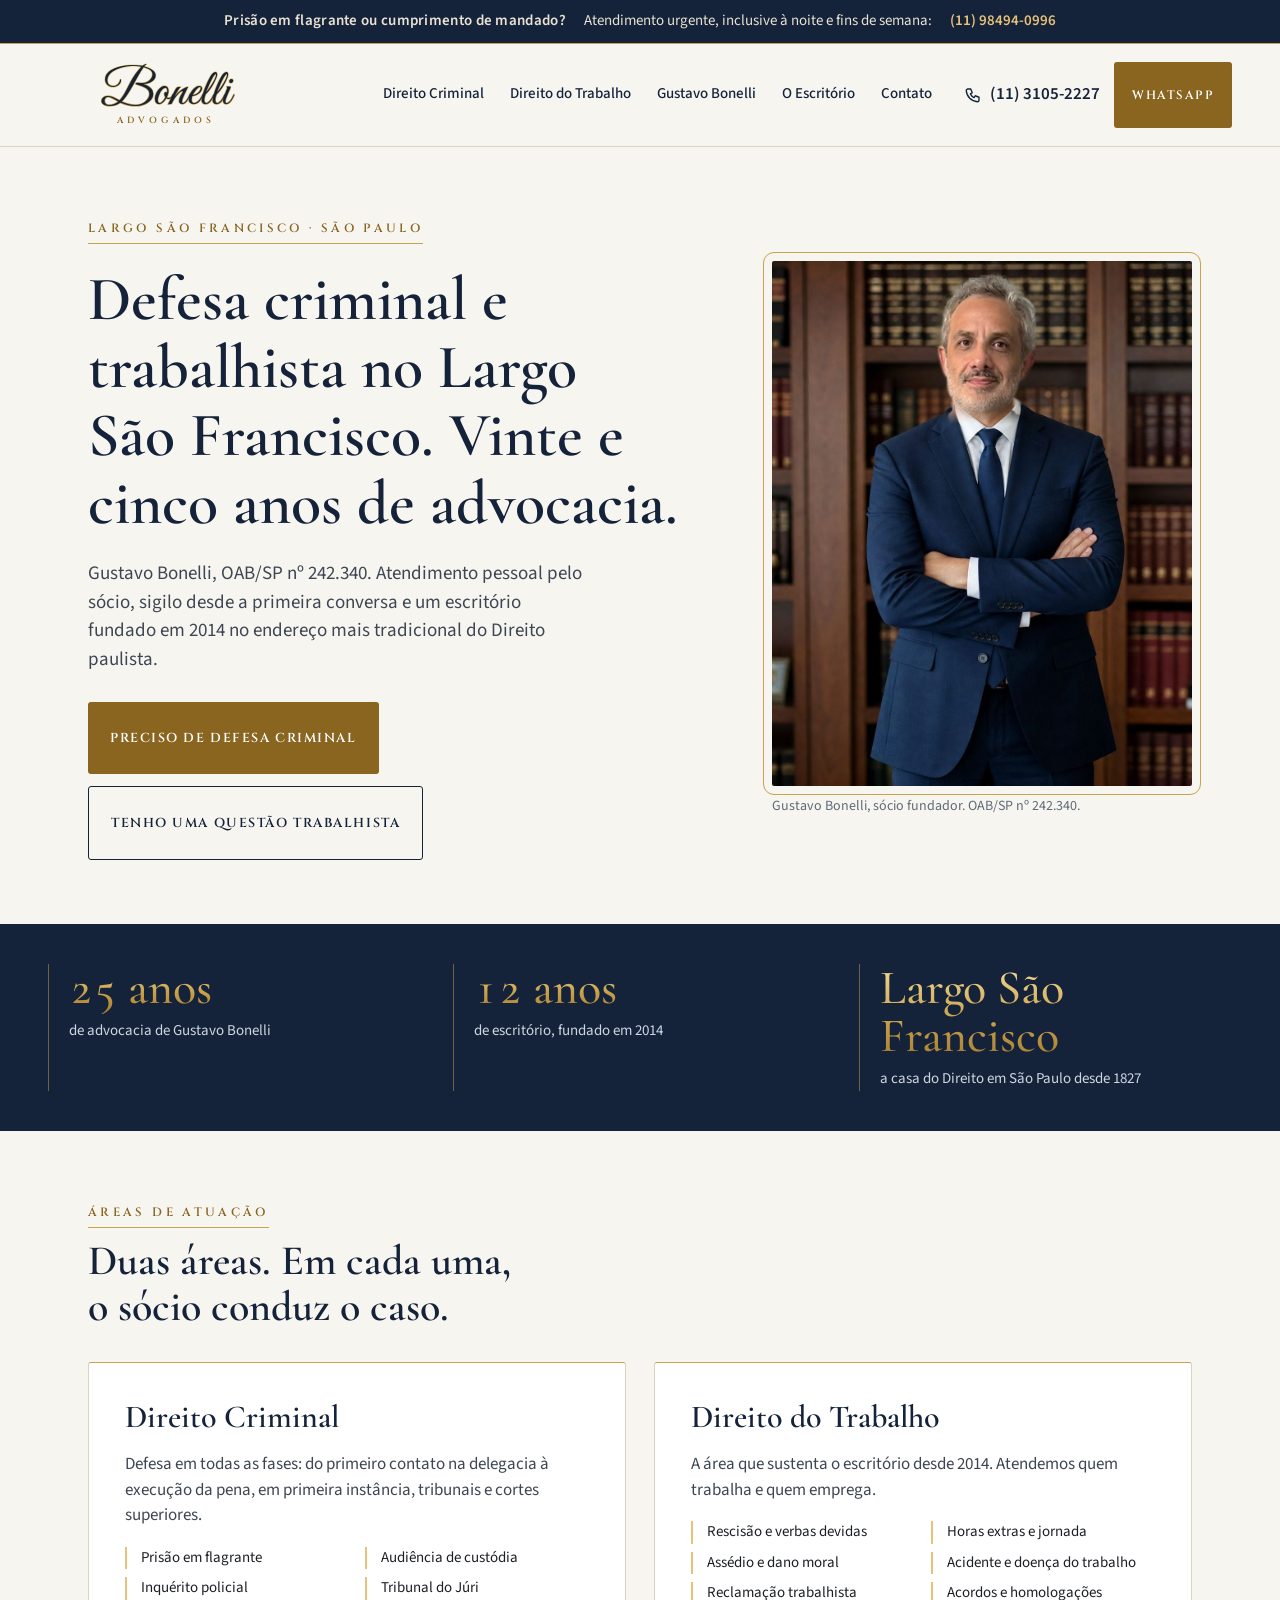
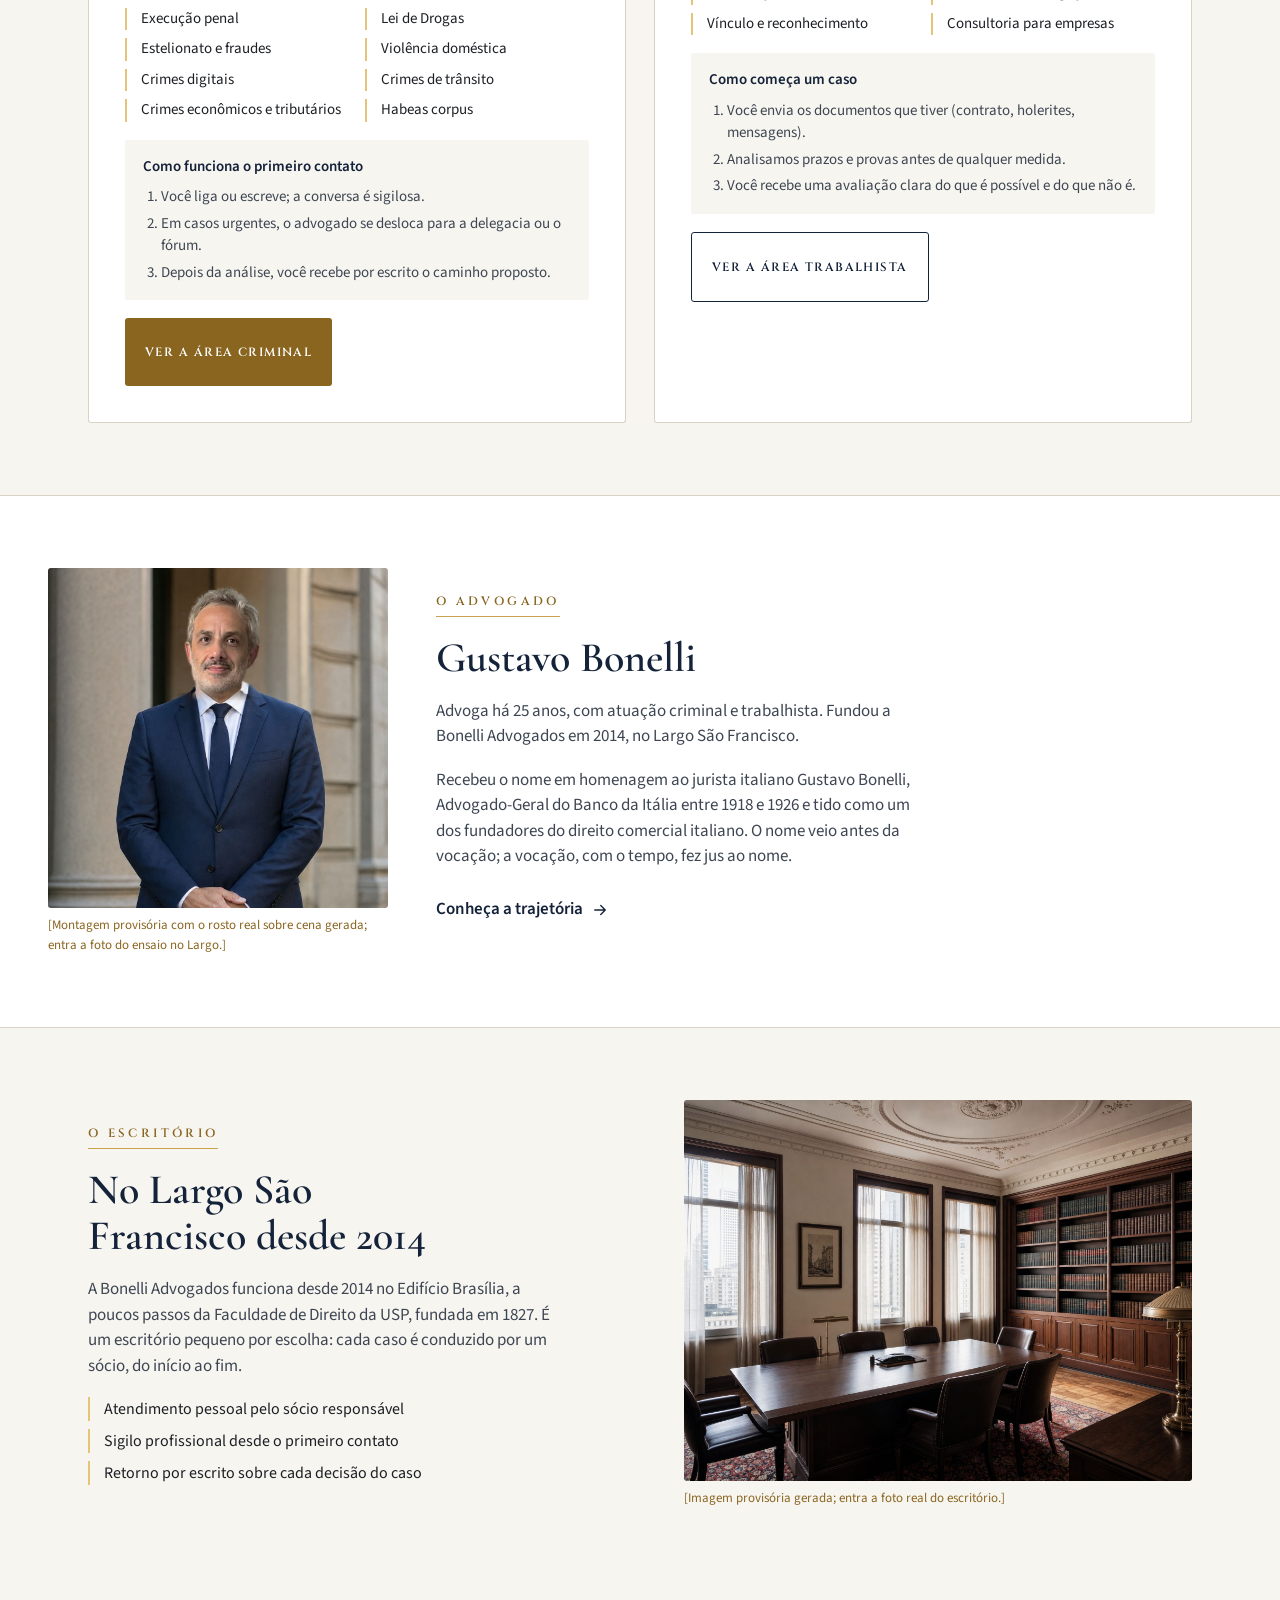
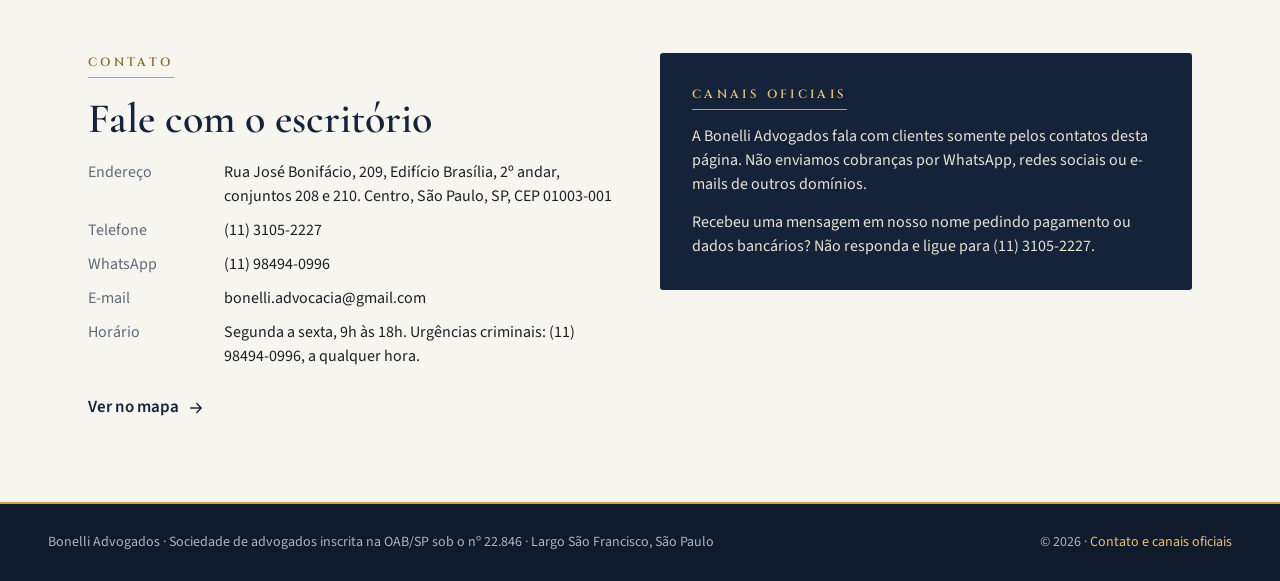
==== index.html @ 4c28cfe5 "Site Bonelli Advogados: versão de revisão" ====
<!doctype html>
<html lang="pt-BR">
<head>
<meta charset="utf-8">
<meta name="viewport" content="width=device-width, initial-scale=1">
<meta name="robots" content="noindex, nofollow">
<meta name="description" content="Bonelli Advogados: defesa criminal e direito do trabalho no Largo São Francisco, São Paulo. Atendimento pessoal pelo sócio Gustavo Bonelli.">
<title>Home Bonelli Advogados</title>

<style>
@font-face{font-family:"Cinzel";font-weight:500;src:url([data-uri]) format("woff2")}
@font-face{font-family:"Cinzel";font-weight:600;src:url([data-uri]) format("woff2")}
@font-face{font-family:"Cormorant Garamond";font-weight:500;src:url([data-uri]) format("woff2")}
@font-face{font-family:"Cormorant Garamond";font-weight:600;src:url([data-uri]) format("woff2")}
@font-face{font-family:"Cormorant Garamond";font-weight:500;font-style:italic;src:url([data-uri]) format("woff2")}
@font-face{font-family:"Great Vibes";font-weight:400;src:url([data-uri]) format("woff2")}
@font-face{font-family:"Source Sans 3";font-weight:400;src:url([data-uri]) format("woff2")}
@font-face{font-family:"Source Sans 3";font-weight:500;src:url([data-uri]) format("woff2")}
@font-face{font-family:"Source Sans 3";font-weight:600;src:url([data-uri]) format("woff2")}
</style>
<style>
body{margin:0;background:#f7f5f0;color:#1c1f24;font-family:"Source Sans 3","Helvetica Neue",Arial,sans-serif;font-size:17px;line-height:1.5}
a{color:#15233a}a:hover{color:#8a6520}
h1,h2,h3{font-family:"Cormorant Garamond",Georgia,"Times New Roman",serif;font-weight:600;margin:0;line-height:1.1}
p{margin:0}
ul{margin:0;padding:0;list-style:none}
</style>

</head>
<body>

<div style="display: flex; flex-direction: column; min-width: 0; background: #f7f5f0">

  <!-- Faixa de atendimento urgente -->
  <div style="background: #15233a; color: #e9e2d3; padding: 10px 48px; border-bottom: 1px solid #c9a24d; display: flex; flex-wrap: wrap; justify-content: center; align-items: center; gap: 8px 18px; font-size: 15px">
    <span style="font-weight: 600; letter-spacing: .02em">Prisão em flagrante ou cumprimento de mandado?</span>
    <span>Atendimento urgente, inclusive à noite e fins de semana:</span>
    <a href="contato.html" style="color: #e6c27a; font-weight: 600; text-decoration: none; font-variant-numeric: tabular-nums">(11) 98494-0996</a>
  </div>

  <!-- Topo -->
  <header style="background: #f7f5f0; border-bottom: 1px solid #d9d3c6; padding: 18px 48px; display: flex; flex-wrap: wrap; align-items: center; gap: 16px 32px">
    <a href="index.html" aria-label="Bonelli Advogados, página inicial" style="text-decoration: none; display: inline-flex; align-items: center">
      <svg role="img" aria-label="Bonelli Advogados" width="236" height="66" viewBox="0 0 236 66" style="display: block; overflow: visible">
        <defs>
          <linearGradient id="ouro" x1="0" y1="0" x2="0" y2="1"><stop offset="0" stop-color="#f3dc96"/><stop offset=".55" stop-color="#c9a24d"/><stop offset="1" stop-color="#8f6a22"/></linearGradient>
        </defs>
        <text x="118" y="42" text-anchor="middle" font-family="'Great Vibes', 'Brush Script MT', cursive" font-size="50" fill="#15233a" stroke="url(#ouro)" stroke-width="1.3" paint-order="stroke fill" stroke-linejoin="round">Bonelli</text>
        <text x="118" y="61" text-anchor="middle" font-family="Cinzel, Georgia, serif" font-weight="600" font-size="9" letter-spacing="4.2" fill="#8a6520">ADVOGADOS</text>
      </svg>
    </a>
    <nav aria-label="Principal" style="display: flex; flex-wrap: wrap; gap: 4px 26px; font-size: 15px; font-weight: 500; margin-left: auto">
      <a href="criminal.html" style="text-decoration: none">Direito Criminal</a>
      <a href="trabalhista.html" style="text-decoration: none">Direito do Trabalho</a>
      <a href="gustavo-bonelli.html" style="text-decoration: none">Gustavo Bonelli</a>
      <a href="escritorio.html" style="text-decoration: none">O Escritório</a>
      <a href="contato.html" style="text-decoration: none">Contato</a>
    </nav>
    <div style="display: flex; align-items: center; gap: 14px">
      <a href="contato.html" style="text-decoration: none; font-weight: 600; font-variant-numeric: tabular-nums; display: flex; align-items: center; gap: 8px">
        <svg aria-hidden="true" width="18" height="18" viewBox="0 0 24 24" fill="none" stroke="currentColor" stroke-width="1.8" stroke-linecap="round" stroke-linejoin="round"><path d="M5 4h4l2 5-2.5 1.5a11 11 0 0 0 5 5L15 13l5 2v4a2 2 0 0 1-2 2A16 16 0 0 1 3 6a2 2 0 0 1 2-2"/></svg>
        (11) 3105-2227
      </a>
      <a href="contato.html" style="text-decoration: none; background: #8A6520; color: #ffffff; padding: 11px 18px; border-radius: 3px; font-family: 'Cinzel', Georgia, serif; font-weight: 600; font-size: 12px; letter-spacing: .12em; text-transform: uppercase; min-height: 44px; display: inline-flex; align-items: center">WhatsApp</a>
    </div>
  </header>

  <!-- Abertura -->
  <section id="topo" style="padding: 72px 48px 64px; display: flex; flex-wrap: wrap; gap: 48px; align-items: center; max-width: 1200px; margin: 0 auto; width: 100%; box-sizing: border-box">
    <div style="flex: 1 1 520px; min-width: 0; display: flex; flex-direction: column; gap: 22px">
      <span style="font-family: 'Cinzel', Georgia, serif; font-size: 12px; letter-spacing: .28em; text-transform: uppercase; color: #8a6520; font-weight: 600; display: inline-block; width: max-content; max-width: 100%; border-bottom: 1px solid #c9a24d; padding-bottom: 6px">Largo São Francisco · São Paulo</span>
      <h1 style="font-size: 62px; color: #15233a; text-wrap: balance">Defesa criminal e trabalhista no Largo São Francisco. Vinte e cinco anos de advocacia.</h1>
      <p style="font-size: 19px; color: #3d4652; max-width: 56ch">Gustavo Bonelli, OAB/SP nº 242.340. Atendimento pessoal pelo sócio, sigilo desde a primeira conversa e um escritório fundado em 2014 no endereço mais tradicional do Direito paulista.</p>
      <div style="display: flex; flex-wrap: wrap; gap: 12px; margin-top: 6px">
        <a href="criminal.html" style="text-decoration: none; background: #8A6520; color: #ffffff; padding: 14px 22px; border-radius: 3px; font-family: 'Cinzel', Georgia, serif; font-weight: 600; font-size: 13px; letter-spacing: .12em; text-transform: uppercase; min-height: 44px; display: inline-flex; align-items: center">Preciso de defesa criminal</a>
        <a href="trabalhista.html" style="text-decoration: none; border: 1.5px solid #15233a; color: #15233a; padding: 14px 22px; border-radius: 3px; font-family: 'Cinzel', Georgia, serif; font-weight: 600; font-size: 13px; letter-spacing: .12em; text-transform: uppercase; min-height: 44px; display: inline-flex; align-items: center">Tenho uma questão trabalhista</a>
      </div>
    </div>
    <figure style="flex: 0 1 420px; min-width: 0; margin: 0; display: flex; flex-direction: column; gap: 10px">
      <img src="[data-uri]" alt="Gustavo Bonelli, sócio fundador da Bonelli Advogados" style="width: 100%; max-width: 100%; aspect-ratio: 4 / 5; object-fit: cover; object-position: center top; border-radius: 2px; display: block; outline: 1px solid #c9a24d; outline-offset: 8px">
      <figcaption style="font-size: 14px; color: #5f6b78">Gustavo Bonelli, sócio fundador. OAB/SP nº 242.340.</figcaption>
    </figure>
  </section>

  <!-- Três fatos -->
  <section aria-label="Fatos" style="background: #15233a; color: #f3eee3; padding: 40px 48px">
    <div style="max-width: 1200px; margin: 0 auto; display: grid; grid-template-columns: repeat(3, minmax(0, 1fr)); gap: 32px">
      <div style="display: flex; flex-direction: column; gap: 6px; border-left: 1px solid rgba(201,162,77,.5); padding-left: 20px; min-width: 0">
        <span style="font-family: 'Cormorant Garamond', Georgia, serif; font-size: 48px; line-height: 1; color: #e6c27a; background: linear-gradient(180deg, #f3dc96 0%, #c9a24d 55%, #a67c2e 100%); -webkit-background-clip: text; background-clip: text; -webkit-text-fill-color: transparent; padding-bottom: 2px; font-variant-numeric: tabular-nums">25 anos</span>
        <span style="font-size: 15px; color: #cdd6e2">de advocacia de Gustavo Bonelli</span>
      </div>
      <div style="display: flex; flex-direction: column; gap: 6px; border-left: 1px solid rgba(201,162,77,.5); padding-left: 20px; min-width: 0">
        <span style="font-family: 'Cormorant Garamond', Georgia, serif; font-size: 48px; line-height: 1; color: #e6c27a; background: linear-gradient(180deg, #f3dc96 0%, #c9a24d 55%, #a67c2e 100%); -webkit-background-clip: text; background-clip: text; -webkit-text-fill-color: transparent; padding-bottom: 2px; font-variant-numeric: tabular-nums">12 anos</span>
        <span style="font-size: 15px; color: #cdd6e2">de escritório, fundado em 2014</span>
      </div>
      <div style="display: flex; flex-direction: column; gap: 6px; border-left: 1px solid rgba(201,162,77,.5); padding-left: 20px; min-width: 0">
        <span style="font-family: 'Cormorant Garamond', Georgia, serif; font-size: 48px; line-height: 1; color: #e6c27a; background: linear-gradient(180deg, #f3dc96 0%, #c9a24d 55%, #a67c2e 100%); -webkit-background-clip: text; background-clip: text; -webkit-text-fill-color: transparent; padding-bottom: 2px">Largo São Francisco</span>
        <span style="font-size: 15px; color: #cdd6e2">a casa do Direito em São Paulo desde 1827</span>
      </div>
    </div>
  </section>

  <!-- Duas portas -->
  <section style="padding: 72px 48px; max-width: 1200px; margin: 0 auto; width: 100%; box-sizing: border-box; display: flex; flex-direction: column; gap: 32px">
    <div style="display: flex; flex-direction: column; gap: 10px; max-width: 64ch">
      <span style="font-family: 'Cinzel', Georgia, serif; font-size: 12px; letter-spacing: .28em; text-transform: uppercase; color: #8a6520; font-weight: 600; display: inline-block; width: max-content; max-width: 100%; border-bottom: 1px solid #c9a24d; padding-bottom: 6px">Áreas de atuação</span>
      <h2 style="font-size: 42px; color: #15233a; text-wrap: balance">Duas áreas. Em cada uma, o sócio conduz o caso.</h2>
    </div>
    <div style="display: grid; grid-template-columns: repeat(2, minmax(0, 1fr)); gap: 28px">

      <article id="criminal" style="background: #ffffff; border: 1px solid #d9d3c6; border-top: 1px solid #c9a24d; border-radius: 3px; padding: 36px; display: flex; flex-direction: column; gap: 18px; min-width: 0">
        <h3 style="font-size: 32px; color: #15233a">Direito Criminal</h3>
        <p style="color: #3d4652">Defesa em todas as fases: do primeiro contato na delegacia à execução da pena, em primeira instância, tribunais e cortes superiores.</p>
        <ul style="display: grid; grid-template-columns: repeat(2, minmax(0, 1fr)); gap: 8px 16px; font-size: 15px; color: #1c1f24">
          <li style="padding-left: 14px; border-left: 2px solid #e6c27a">Prisão em flagrante</li>
          <li style="padding-left: 14px; border-left: 2px solid #e6c27a">Audiência de custódia</li>
          <li style="padding-left: 14px; border-left: 2px solid #e6c27a">Inquérito policial</li>
          <li style="padding-left: 14px; border-left: 2px solid #e6c27a">Tribunal do Júri</li>
          <li style="padding-left: 14px; border-left: 2px solid #e6c27a">Execução penal</li>
          <li style="padding-left: 14px; border-left: 2px solid #e6c27a">Lei de Drogas</li>
          <li style="padding-left: 14px; border-left: 2px solid #e6c27a">Estelionato e fraudes</li>
          <li style="padding-left: 14px; border-left: 2px solid #e6c27a">Violência doméstica</li>
          <li style="padding-left: 14px; border-left: 2px solid #e6c27a">Crimes digitais</li>
          <li style="padding-left: 14px; border-left: 2px solid #e6c27a">Crimes de trânsito</li>
          <li style="padding-left: 14px; border-left: 2px solid #e6c27a">Crimes econômicos e tributários</li>
          <li style="padding-left: 14px; border-left: 2px solid #e6c27a">Habeas corpus</li>
        </ul>
        <div style="background: #f7f5f0; border-radius: 3px; padding: 16px 18px; display: flex; flex-direction: column; gap: 8px; font-size: 15px">
          <span style="font-weight: 600; color: #15233a">Como funciona o primeiro contato</span>
          <ol style="margin: 0; padding-left: 18px; display: flex; flex-direction: column; gap: 4px; color: #3d4652">
            <li>Você liga ou escreve; a conversa é sigilosa.</li>
            <li>Em casos urgentes, o advogado se desloca para a delegacia ou o fórum.</li>
            <li>Depois da análise, você recebe por escrito o caminho proposto.</li>
          </ol>
        </div>
        <a href="criminal.html" style="text-decoration: none; background: #8A6520; color: #ffffff; padding: 12px 20px; border-radius: 3px; font-family: 'Cinzel', Georgia, serif; font-weight: 600; font-size: 12px; letter-spacing: .12em; text-transform: uppercase; min-height: 44px; display: inline-flex; align-items: center; align-self: flex-start">Ver a área criminal</a>
      </article>

      <article id="trabalhista" style="background: #ffffff; border: 1px solid #d9d3c6; border-top: 1px solid #c9a24d; border-radius: 3px; padding: 36px; display: flex; flex-direction: column; gap: 18px; min-width: 0">
        <h3 style="font-size: 32px; color: #15233a">Direito do Trabalho</h3>
        <p style="color: #3d4652">A área que sustenta o escritório desde 2014. Atendemos quem trabalha e quem emprega.</p>
        <ul style="display: grid; grid-template-columns: repeat(2, minmax(0, 1fr)); gap: 8px 16px; font-size: 15px; color: #1c1f24">
          <li style="padding-left: 14px; border-left: 2px solid #e6c27a">Rescisão e verbas devidas</li>
          <li style="padding-left: 14px; border-left: 2px solid #e6c27a">Horas extras e jornada</li>
          <li style="padding-left: 14px; border-left: 2px solid #e6c27a">Assédio e dano moral</li>
          <li style="padding-left: 14px; border-left: 2px solid #e6c27a">Acidente e doença do trabalho</li>
          <li style="padding-left: 14px; border-left: 2px solid #e6c27a">Reclamação trabalhista</li>
          <li style="padding-left: 14px; border-left: 2px solid #e6c27a">Acordos e homologações</li>
          <li style="padding-left: 14px; border-left: 2px solid #e6c27a">Vínculo e reconhecimento</li>
          <li style="padding-left: 14px; border-left: 2px solid #e6c27a">Consultoria para empresas</li>
        </ul>
        <div style="background: #f7f5f0; border-radius: 3px; padding: 16px 18px; display: flex; flex-direction: column; gap: 8px; font-size: 15px">
          <span style="font-weight: 600; color: #15233a">Como começa um caso</span>
          <ol style="margin: 0; padding-left: 18px; display: flex; flex-direction: column; gap: 4px; color: #3d4652">
            <li>Você envia os documentos que tiver (contrato, holerites, mensagens).</li>
            <li>Analisamos prazos e provas antes de qualquer medida.</li>
            <li>Você recebe uma avaliação clara do que é possível e do que não é.</li>
          </ol>
        </div>
        <a href="trabalhista.html" style="text-decoration: none; border: 1.5px solid #15233a; color: #15233a; padding: 12px 20px; border-radius: 3px; font-family: 'Cinzel', Georgia, serif; font-weight: 600; font-size: 12px; letter-spacing: .12em; text-transform: uppercase; min-height: 44px; display: inline-flex; align-items: center; align-self: flex-start">Ver a área trabalhista</a>
      </article>
    </div>
  </section>

  <!-- Gustavo -->
  <section id="gustavo" style="background: #ffffff; border-top: 1px solid #d9d3c6; border-bottom: 1px solid #d9d3c6; padding: 72px 48px">
    <div style="max-width: 1200px; margin: 0 auto; display: flex; flex-wrap: wrap; gap: 48px; align-items: center">
      <figure style="flex: 0 1 340px; min-width: 0; margin: 0; display: flex; flex-direction: column; gap: 8px">
        <img src="[data-uri]" alt="Gustavo Bonelli diante de uma arcada de pedra (montagem provisória)" style="width: 100%; max-width: 100%; aspect-ratio: 1 / 1; object-fit: cover; border-radius: 3px; display: block">
        <figcaption style="font-size: 13px; color: #8a6520">[Montagem provisória com o rosto real sobre cena gerada; entra a foto do ensaio no Largo.]</figcaption>
      </figure>
      <div style="flex: 1 1 520px; min-width: 0; display: flex; flex-direction: column; gap: 18px">
        <span style="font-family: 'Cinzel', Georgia, serif; font-size: 12px; letter-spacing: .28em; text-transform: uppercase; color: #8a6520; font-weight: 600; display: inline-block; width: max-content; max-width: 100%; border-bottom: 1px solid #c9a24d; padding-bottom: 6px">O advogado</span>
        <h2 style="font-size: 42px; color: #15233a; text-wrap: balance">Gustavo Bonelli</h2>
        <p style="color: #3d4652; max-width: 60ch">Advoga há 25 anos, com atuação criminal e trabalhista. Fundou a Bonelli Advogados em 2014, no Largo São Francisco.</p>
        <p style="color: #3d4652; max-width: 60ch">Recebeu o nome em homenagem ao jurista italiano Gustavo Bonelli, Advogado-Geral do Banco da Itália entre 1918 e 1926 e tido como um dos fundadores do direito comercial italiano. O nome veio antes da vocação; a vocação, com o tempo, fez jus ao nome.</p>
        <a href="gustavo-bonelli.html" style="font-weight: 600; text-decoration: none; display: inline-flex; align-items: center; gap: 8px; min-height: 44px">Conheça a trajetória
          <svg aria-hidden="true" width="18" height="18" viewBox="0 0 24 24" fill="none" stroke="currentColor" stroke-width="1.8" stroke-linecap="round" stroke-linejoin="round"><path d="M5 12h14M13 6l6 6-6 6"/></svg>
        </a>
      </div>
    </div>
  </section>

  <!-- O escritório e o Largo -->
  <section id="escritorio" style="padding: 72px 48px; max-width: 1200px; margin: 0 auto; width: 100%; box-sizing: border-box; display: flex; flex-wrap: wrap; gap: 48px; align-items: center">
    <div style="flex: 1 1 480px; min-width: 0; display: flex; flex-direction: column; gap: 18px">
      <span style="font-family: 'Cinzel', Georgia, serif; font-size: 12px; letter-spacing: .28em; text-transform: uppercase; color: #8a6520; font-weight: 600; display: inline-block; width: max-content; max-width: 100%; border-bottom: 1px solid #c9a24d; padding-bottom: 6px">O escritório</span>
      <h2 style="font-size: 42px; color: #15233a; text-wrap: balance">No Largo São Francisco desde 2014</h2>
      <p style="color: #3d4652; max-width: 60ch">A Bonelli Advogados funciona desde 2014 no Edifício Brasília, a poucos passos da Faculdade de Direito da USP, fundada em 1827. É um escritório pequeno por escolha: cada caso é conduzido por um sócio, do início ao fim.</p>
      <ul style="display: flex; flex-direction: column; gap: 8px; color: #1c1f24; font-size: 16px">
        <li style="padding-left: 14px; border-left: 2px solid #e6c27a">Atendimento pessoal pelo sócio responsável</li>
        <li style="padding-left: 14px; border-left: 2px solid #e6c27a">Sigilo profissional desde o primeiro contato</li>
        <li style="padding-left: 14px; border-left: 2px solid #e6c27a">Retorno por escrito sobre cada decisão do caso</li>
      </ul>
    </div>
    <figure style="flex: 1 1 440px; min-width: 0; margin: 0; display: flex; flex-direction: column; gap: 8px">
      <img src="[data-uri]" alt="Imagem provisória: sala de reunião com mesa de madeira e estante de livros" style="width: 100%; max-width: 100%; aspect-ratio: 4 / 3; object-fit: cover; object-position: center 30%; border-radius: 3px; display: block">
      <figcaption style="font-size: 13px; color: #8a6520">[Imagem provisória gerada; entra a foto real do escritório.]</figcaption>
    </figure>
  </section>

  <!-- Contato -->
  <section id="contato" style="padding: 72px 48px; max-width: 1200px; margin: 0 auto; width: 100%; box-sizing: border-box; display: grid; grid-template-columns: repeat(2, minmax(0, 1fr)); gap: 40px">
    <div style="display: flex; flex-direction: column; gap: 18px; min-width: 0">
      <span style="font-family: 'Cinzel', Georgia, serif; font-size: 12px; letter-spacing: .28em; text-transform: uppercase; color: #8a6520; font-weight: 600; display: inline-block; width: max-content; max-width: 100%; border-bottom: 1px solid #c9a24d; padding-bottom: 6px">Contato</span>
      <h2 style="font-size: 42px; color: #15233a; text-wrap: balance">Fale com o escritório</h2>
      <dl style="margin: 0; display: grid; grid-template-columns: 120px minmax(0, 1fr); gap: 10px 16px; font-size: 16px">
        <dt style="color: #5f6b78">Endereço</dt><dd style="margin: 0">Rua José Bonifácio, 209, Edifício Brasília, 2º andar, conjuntos 208 e 210. Centro, São Paulo, SP, CEP 01003-001</dd>
        <dt style="color: #5f6b78">Telefone</dt><dd style="margin: 0; font-variant-numeric: tabular-nums">(11) 3105-2227</dd>
        <dt style="color: #5f6b78">WhatsApp</dt><dd style="margin: 0; font-variant-numeric: tabular-nums">(11) 98494-0996</dd>
        <dt style="color: #5f6b78">E-mail</dt><dd style="margin: 0">bonelli.advocacia@gmail.com</dd>
        <dt style="color: #5f6b78">Horário</dt><dd style="margin: 0">Segunda a sexta, 9h às 18h. Urgências criminais: (11) 98494-0996, a qualquer hora.</dd>
      </dl>
      <a href="https://www.google.com/maps/search/Largo+S%C3%A3o+Francisco+S%C3%A3o+Paulo" target="_blank" rel="noopener" style="font-weight: 600; text-decoration: none; min-height: 44px; display: inline-flex; align-items: center; gap: 8px">Ver no mapa
        <svg aria-hidden="true" width="18" height="18" viewBox="0 0 24 24" fill="none" stroke="currentColor" stroke-width="1.8" stroke-linecap="round" stroke-linejoin="round"><path d="M5 12h14M13 6l6 6-6 6"/></svg>
      </a>
    </div>
    <aside style="background: #15233a; color: #e9e2d3; border-radius: 3px; padding: 32px; display: flex; flex-direction: column; gap: 14px; min-width: 0; align-self: start">
      <span style="font-family: 'Cinzel', Georgia, serif; font-size: 12px; letter-spacing: .28em; text-transform: uppercase; color: #e6c27a; font-weight: 600; display: inline-block; width: max-content; max-width: 100%; border-bottom: 1px solid #c9a24d; padding-bottom: 6px">Canais oficiais</span>
      <p style="font-size: 16px">A Bonelli Advogados fala com clientes somente pelos contatos desta página. Não enviamos cobranças por WhatsApp, redes sociais ou e-mails de outros domínios.</p>
      <p style="font-size: 16px">Recebeu uma mensagem em nosso nome pedindo pagamento ou dados bancários? Não responda e ligue para (11) 3105-2227.</p>
    </aside>
  </section>

  <!-- Rodapé -->
  <footer style="background: #0f1a2c; color: #aab4c3; padding: 28px 48px; font-size: 14px; border-top: 2px solid #c9a24d">
    <div style="max-width: 1200px; margin: 0 auto; display: flex; flex-wrap: wrap; justify-content: space-between; gap: 10px 24px">
      <span>Bonelli Advogados · Sociedade de advogados inscrita na OAB/SP sob o nº 22.846 · Largo São Francisco, São Paulo</span>
      <span>© 2026 · <a href="contato.html" style="color: #e6c27a; text-decoration: none">Contato e canais oficiais</a></span>
    </div>
  </footer>

</div>
</body>
</html>
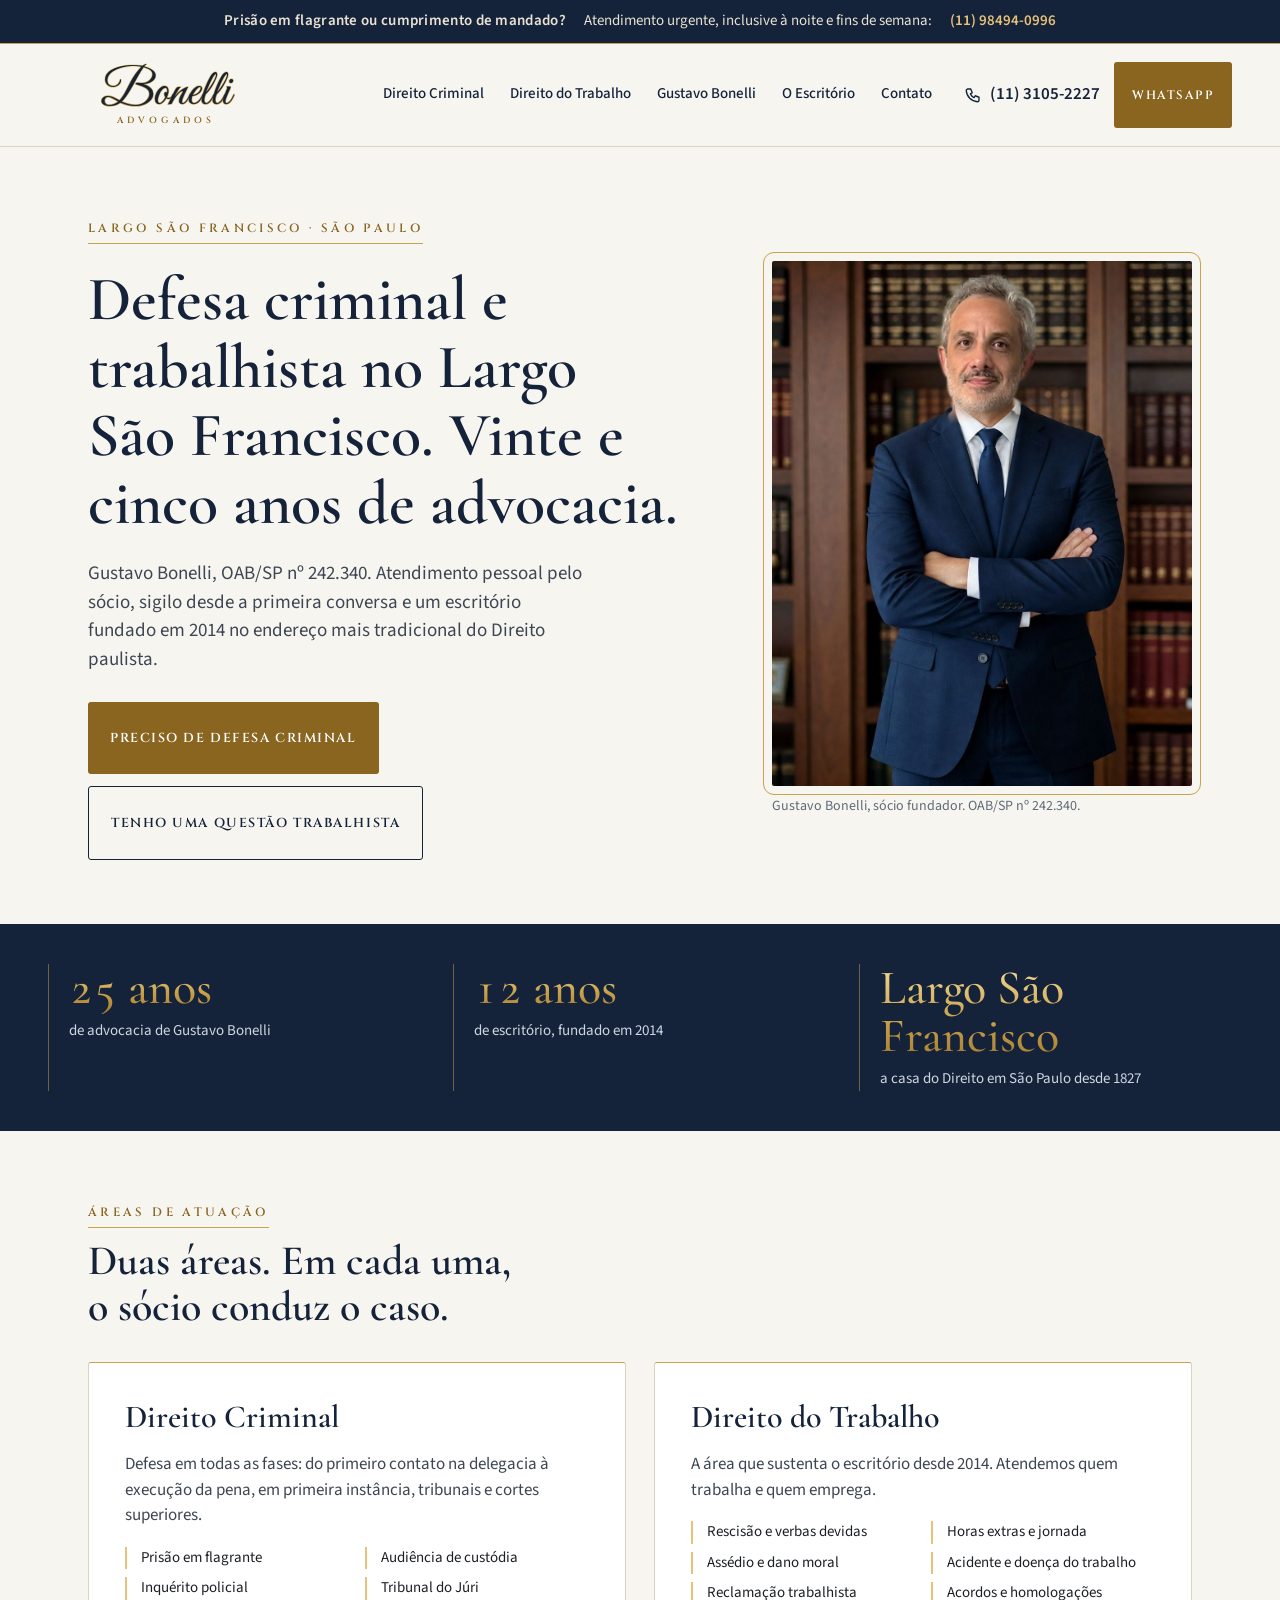
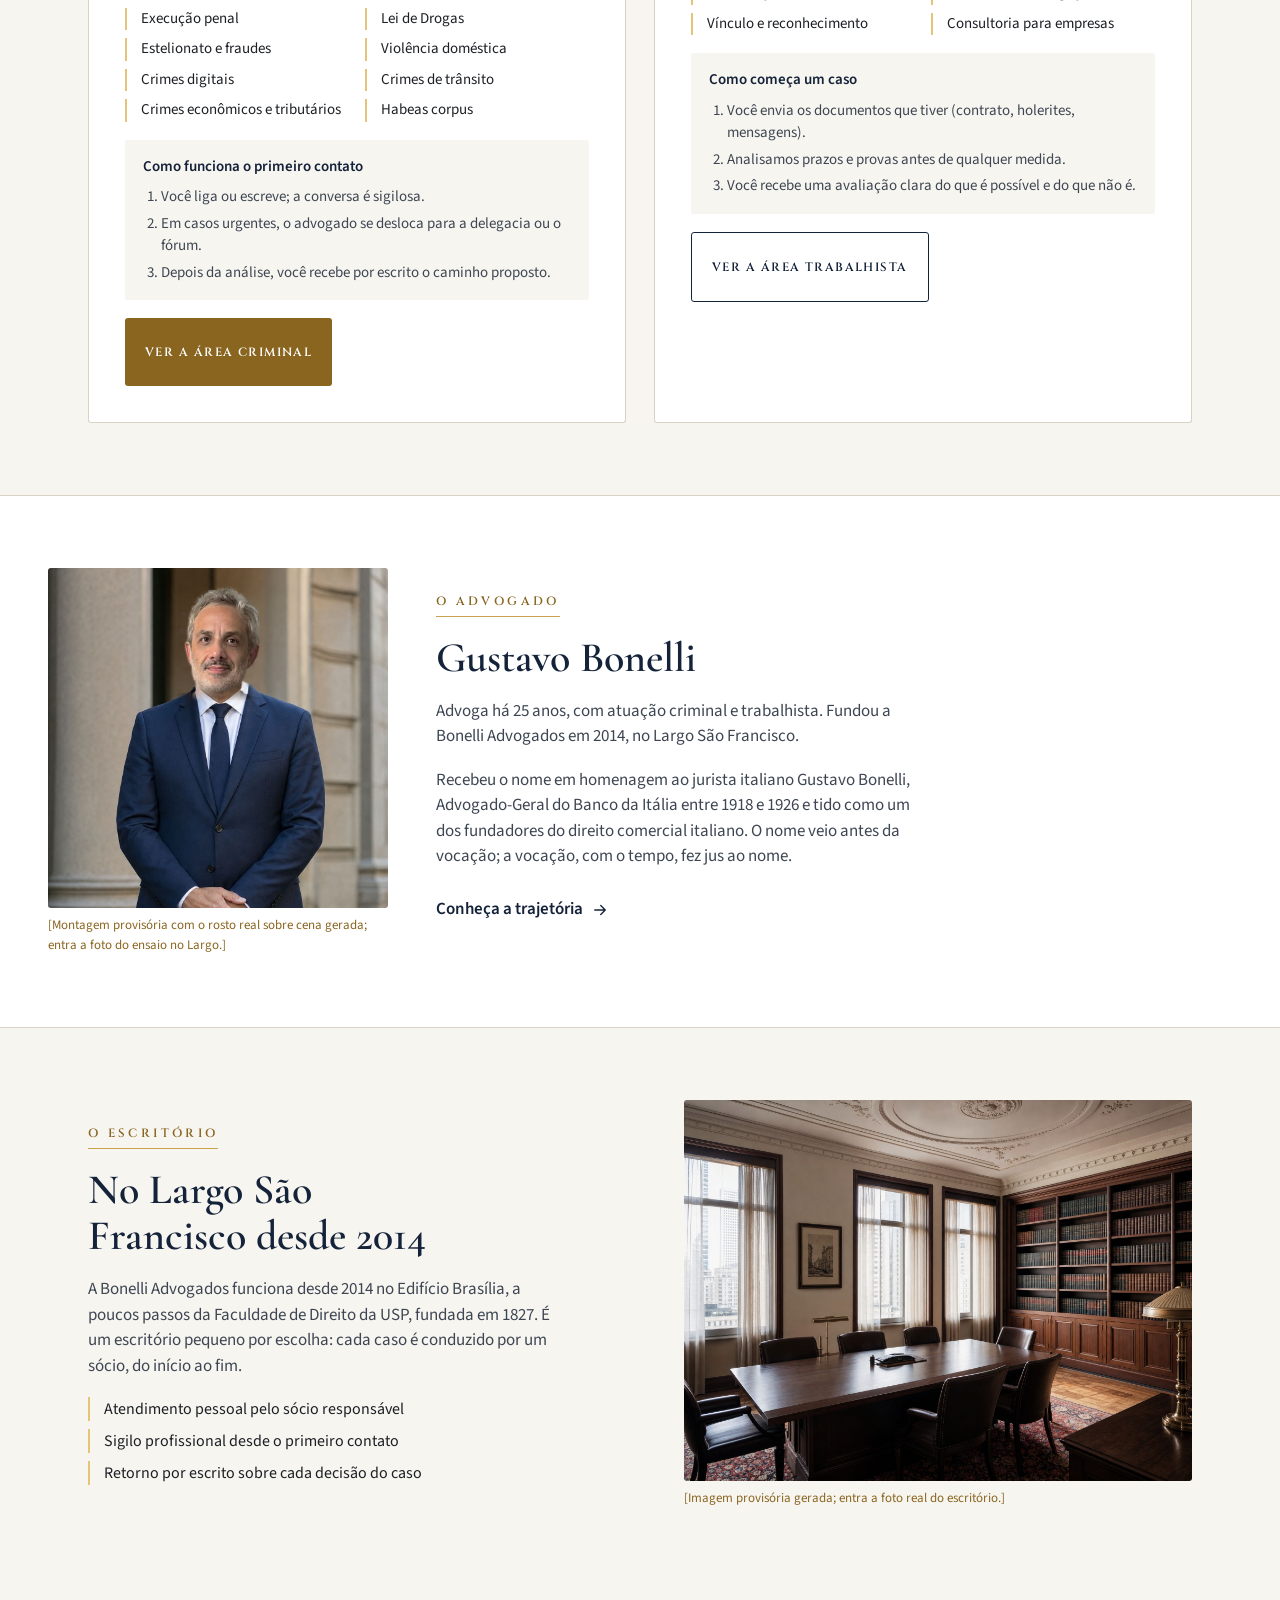
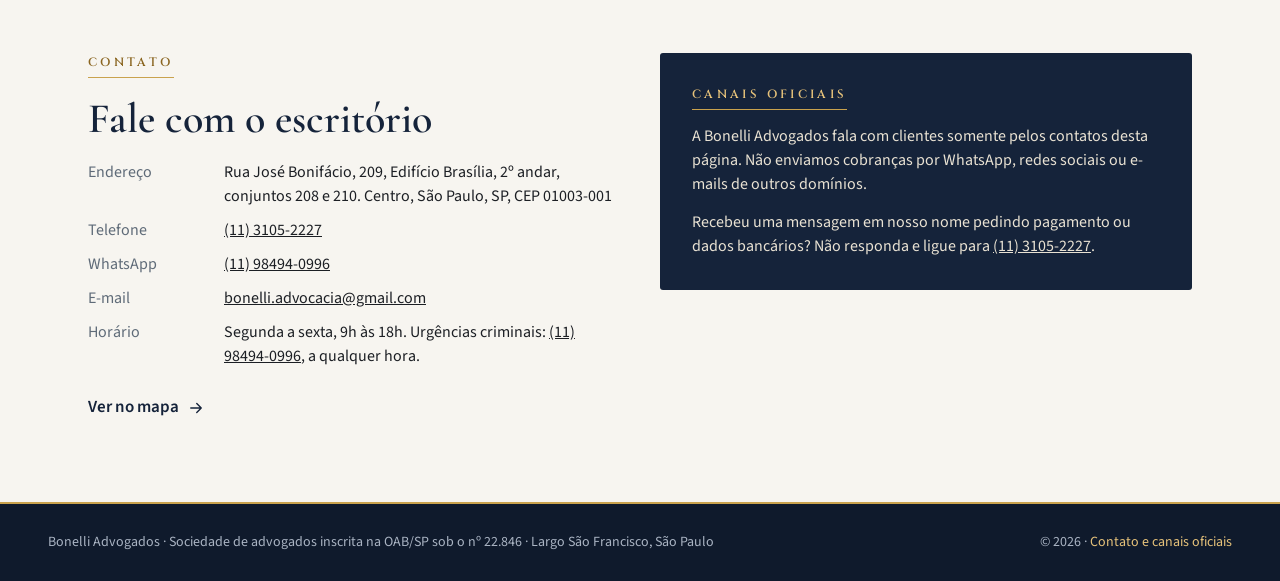
==== commit 56f82158: "Telefones, WhatsApp e formulario de contato funcionando Telefones viram ligacao direta, botoes Whats" ====
--- a/index.html
+++ b/index.html
@@ -35,7 +35,7 @@
   <div style="background: #15233a; color: #e9e2d3; padding: 10px 48px; border-bottom: 1px solid #c9a24d; display: flex; flex-wrap: wrap; justify-content: center; align-items: center; gap: 8px 18px; font-size: 15px">
     <span style="font-weight: 600; letter-spacing: .02em">Prisão em flagrante ou cumprimento de mandado?</span>
     <span>Atendimento urgente, inclusive à noite e fins de semana:</span>
-    <a href="contato.html" style="color: #e6c27a; font-weight: 600; text-decoration: none; font-variant-numeric: tabular-nums">(11) 98494-0996</a>
+    <a href="tel:+5511984940996" style="color: #e6c27a; font-weight: 600; text-decoration: none; font-variant-numeric: tabular-nums">(11) 98494-0996</a>
   </div>
 
   <!-- Topo -->
@@ -57,11 +57,11 @@
       <a href="contato.html" style="text-decoration: none">Contato</a>
     </nav>
     <div style="display: flex; align-items: center; gap: 14px">
-      <a href="contato.html" style="text-decoration: none; font-weight: 600; font-variant-numeric: tabular-nums; display: flex; align-items: center; gap: 8px">
+      <a href="tel:+551131052227" style="text-decoration: none; font-weight: 600; font-variant-numeric: tabular-nums; display: flex; align-items: center; gap: 8px">
         <svg aria-hidden="true" width="18" height="18" viewBox="0 0 24 24" fill="none" stroke="currentColor" stroke-width="1.8" stroke-linecap="round" stroke-linejoin="round"><path d="M5 4h4l2 5-2.5 1.5a11 11 0 0 0 5 5L15 13l5 2v4a2 2 0 0 1-2 2A16 16 0 0 1 3 6a2 2 0 0 1 2-2"/></svg>
         (11) 3105-2227
       </a>
-      <a href="contato.html" style="text-decoration: none; background: #8A6520; color: #ffffff; padding: 11px 18px; border-radius: 3px; font-family: 'Cinzel', Georgia, serif; font-weight: 600; font-size: 12px; letter-spacing: .12em; text-transform: uppercase; min-height: 44px; display: inline-flex; align-items: center">WhatsApp</a>
+      <a href="https://wa.me/5511984940996?text=Ol%C3%A1%21%20Vim%20pelo%20site%20da%20Bonelli%20Advogados%20e%20gostaria%20de%20falar%20com%20o%20escrit%C3%B3rio." style="text-decoration: none; background: #8A6520; color: #ffffff; padding: 11px 18px; border-radius: 3px; font-family: 'Cinzel', Georgia, serif; font-weight: 600; font-size: 12px; letter-spacing: .12em; text-transform: uppercase; min-height: 44px; display: inline-flex; align-items: center" target="_blank" rel="noopener">WhatsApp</a>
     </div>
   </header>
 
@@ -206,10 +206,10 @@
       <h2 style="font-size: 42px; color: #15233a; text-wrap: balance">Fale com o escritório</h2>
       <dl style="margin: 0; display: grid; grid-template-columns: 120px minmax(0, 1fr); gap: 10px 16px; font-size: 16px">
         <dt style="color: #5f6b78">Endereço</dt><dd style="margin: 0">Rua José Bonifácio, 209, Edifício Brasília, 2º andar, conjuntos 208 e 210. Centro, São Paulo, SP, CEP 01003-001</dd>
-        <dt style="color: #5f6b78">Telefone</dt><dd style="margin: 0; font-variant-numeric: tabular-nums">(11) 3105-2227</dd>
-        <dt style="color: #5f6b78">WhatsApp</dt><dd style="margin: 0; font-variant-numeric: tabular-nums">(11) 98494-0996</dd>
-        <dt style="color: #5f6b78">E-mail</dt><dd style="margin: 0">bonelli.advocacia@gmail.com</dd>
-        <dt style="color: #5f6b78">Horário</dt><dd style="margin: 0">Segunda a sexta, 9h às 18h. Urgências criminais: (11) 98494-0996, a qualquer hora.</dd>
+        <dt style="color: #5f6b78">Telefone</dt><dd style="margin: 0; font-variant-numeric: tabular-nums"><a href="tel:+551131052227" style="color: inherit">(11) 3105-2227</a></dd>
+        <dt style="color: #5f6b78">WhatsApp</dt><dd style="margin: 0; font-variant-numeric: tabular-nums"><a href="https://wa.me/5511984940996?text=Ol%C3%A1%21%20Vim%20pelo%20site%20da%20Bonelli%20Advogados%20e%20gostaria%20de%20falar%20com%20o%20escrit%C3%B3rio." target="_blank" rel="noopener" style="color: inherit">(11) 98494-0996</a></dd>
+        <dt style="color: #5f6b78">E-mail</dt><dd style="margin: 0"><a href="mailto:bonelli.advocacia@gmail.com" style="color: inherit">bonelli.advocacia@gmail.com</a></dd>
+        <dt style="color: #5f6b78">Horário</dt><dd style="margin: 0">Segunda a sexta, 9h às 18h. Urgências criminais: <a href="tel:+5511984940996" style="color: inherit">(11) 98494-0996</a>, a qualquer hora.</dd>
       </dl>
       <a href="https://www.google.com/maps/search/Largo+S%C3%A3o+Francisco+S%C3%A3o+Paulo" target="_blank" rel="noopener" style="font-weight: 600; text-decoration: none; min-height: 44px; display: inline-flex; align-items: center; gap: 8px">Ver no mapa
         <svg aria-hidden="true" width="18" height="18" viewBox="0 0 24 24" fill="none" stroke="currentColor" stroke-width="1.8" stroke-linecap="round" stroke-linejoin="round"><path d="M5 12h14M13 6l6 6-6 6"/></svg>
@@ -218,7 +218,7 @@
     <aside style="background: #15233a; color: #e9e2d3; border-radius: 3px; padding: 32px; display: flex; flex-direction: column; gap: 14px; min-width: 0; align-self: start">
       <span style="font-family: 'Cinzel', Georgia, serif; font-size: 12px; letter-spacing: .28em; text-transform: uppercase; color: #e6c27a; font-weight: 600; display: inline-block; width: max-content; max-width: 100%; border-bottom: 1px solid #c9a24d; padding-bottom: 6px">Canais oficiais</span>
       <p style="font-size: 16px">A Bonelli Advogados fala com clientes somente pelos contatos desta página. Não enviamos cobranças por WhatsApp, redes sociais ou e-mails de outros domínios.</p>
-      <p style="font-size: 16px">Recebeu uma mensagem em nosso nome pedindo pagamento ou dados bancários? Não responda e ligue para (11) 3105-2227.</p>
+      <p style="font-size: 16px">Recebeu uma mensagem em nosso nome pedindo pagamento ou dados bancários? Não responda e ligue para <a href="tel:+551131052227" style="color: inherit">(11) 3105-2227</a>.</p>
     </aside>
   </section>
 
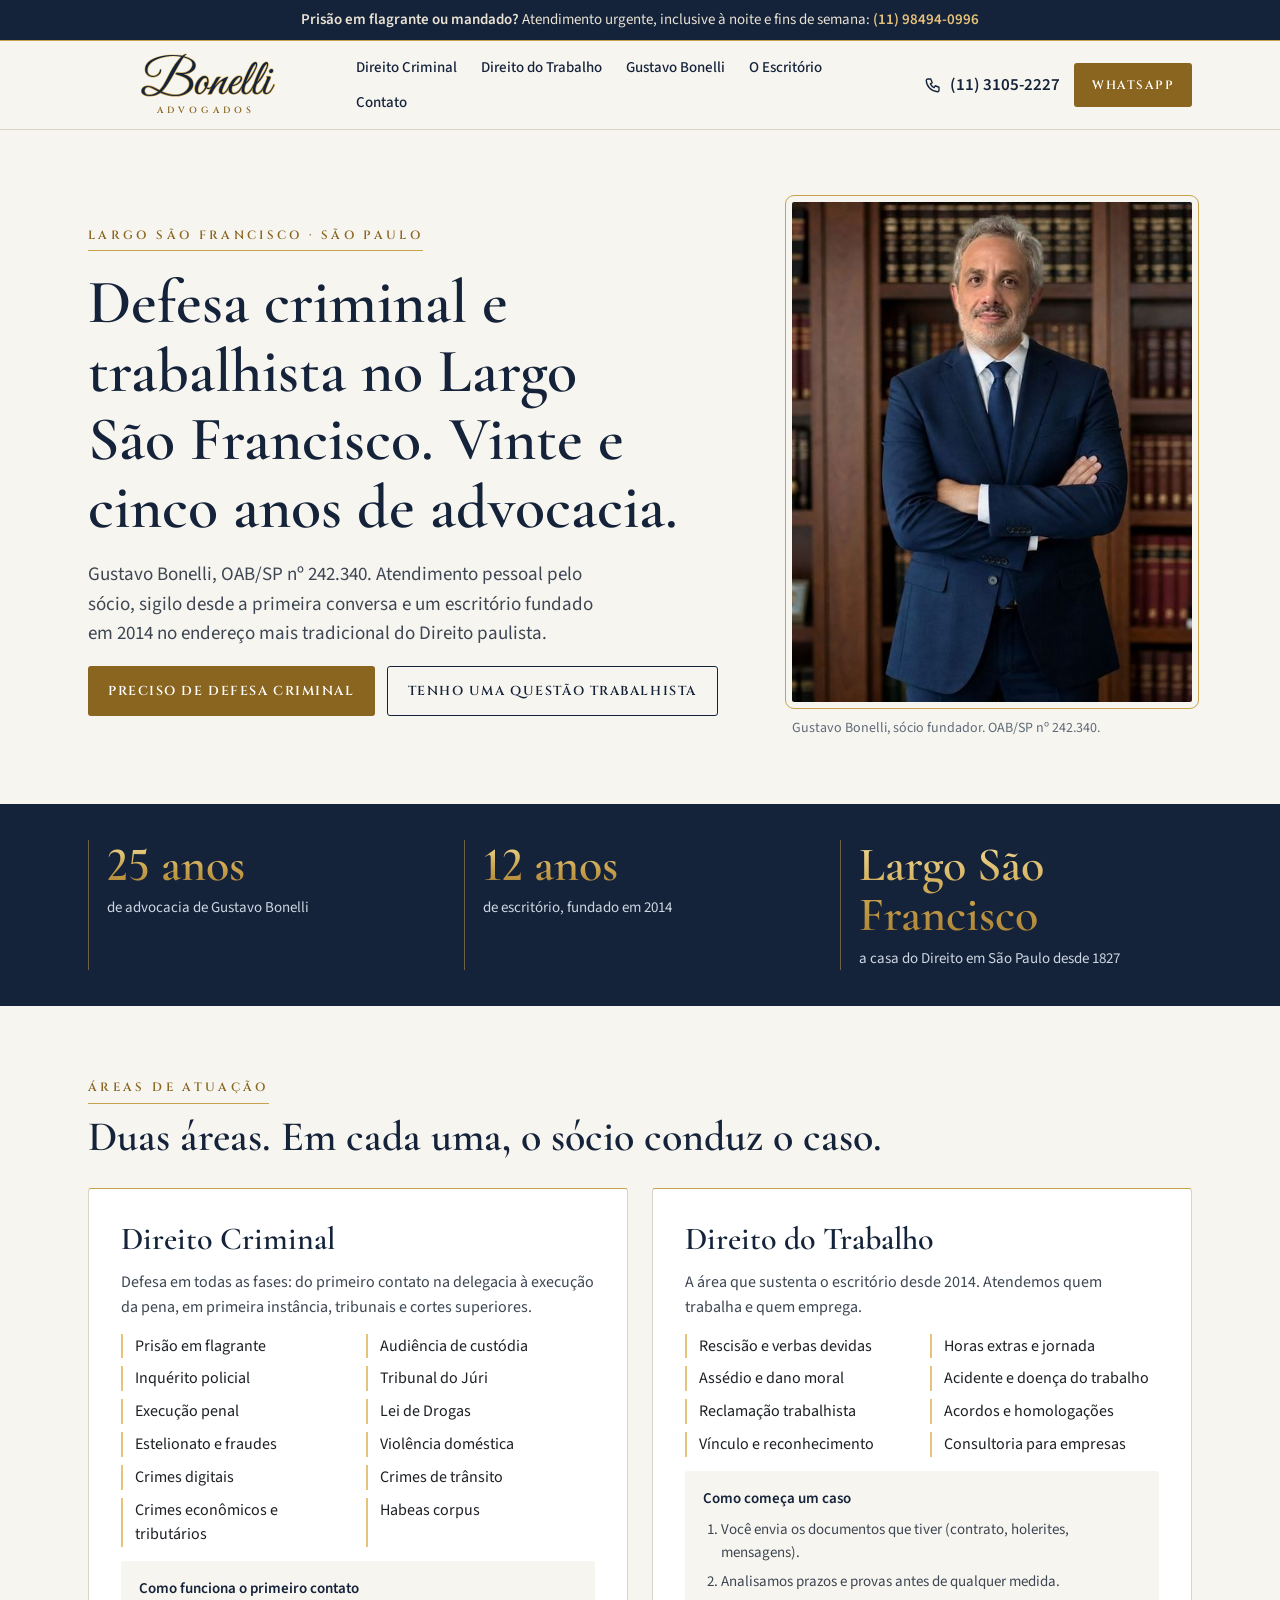
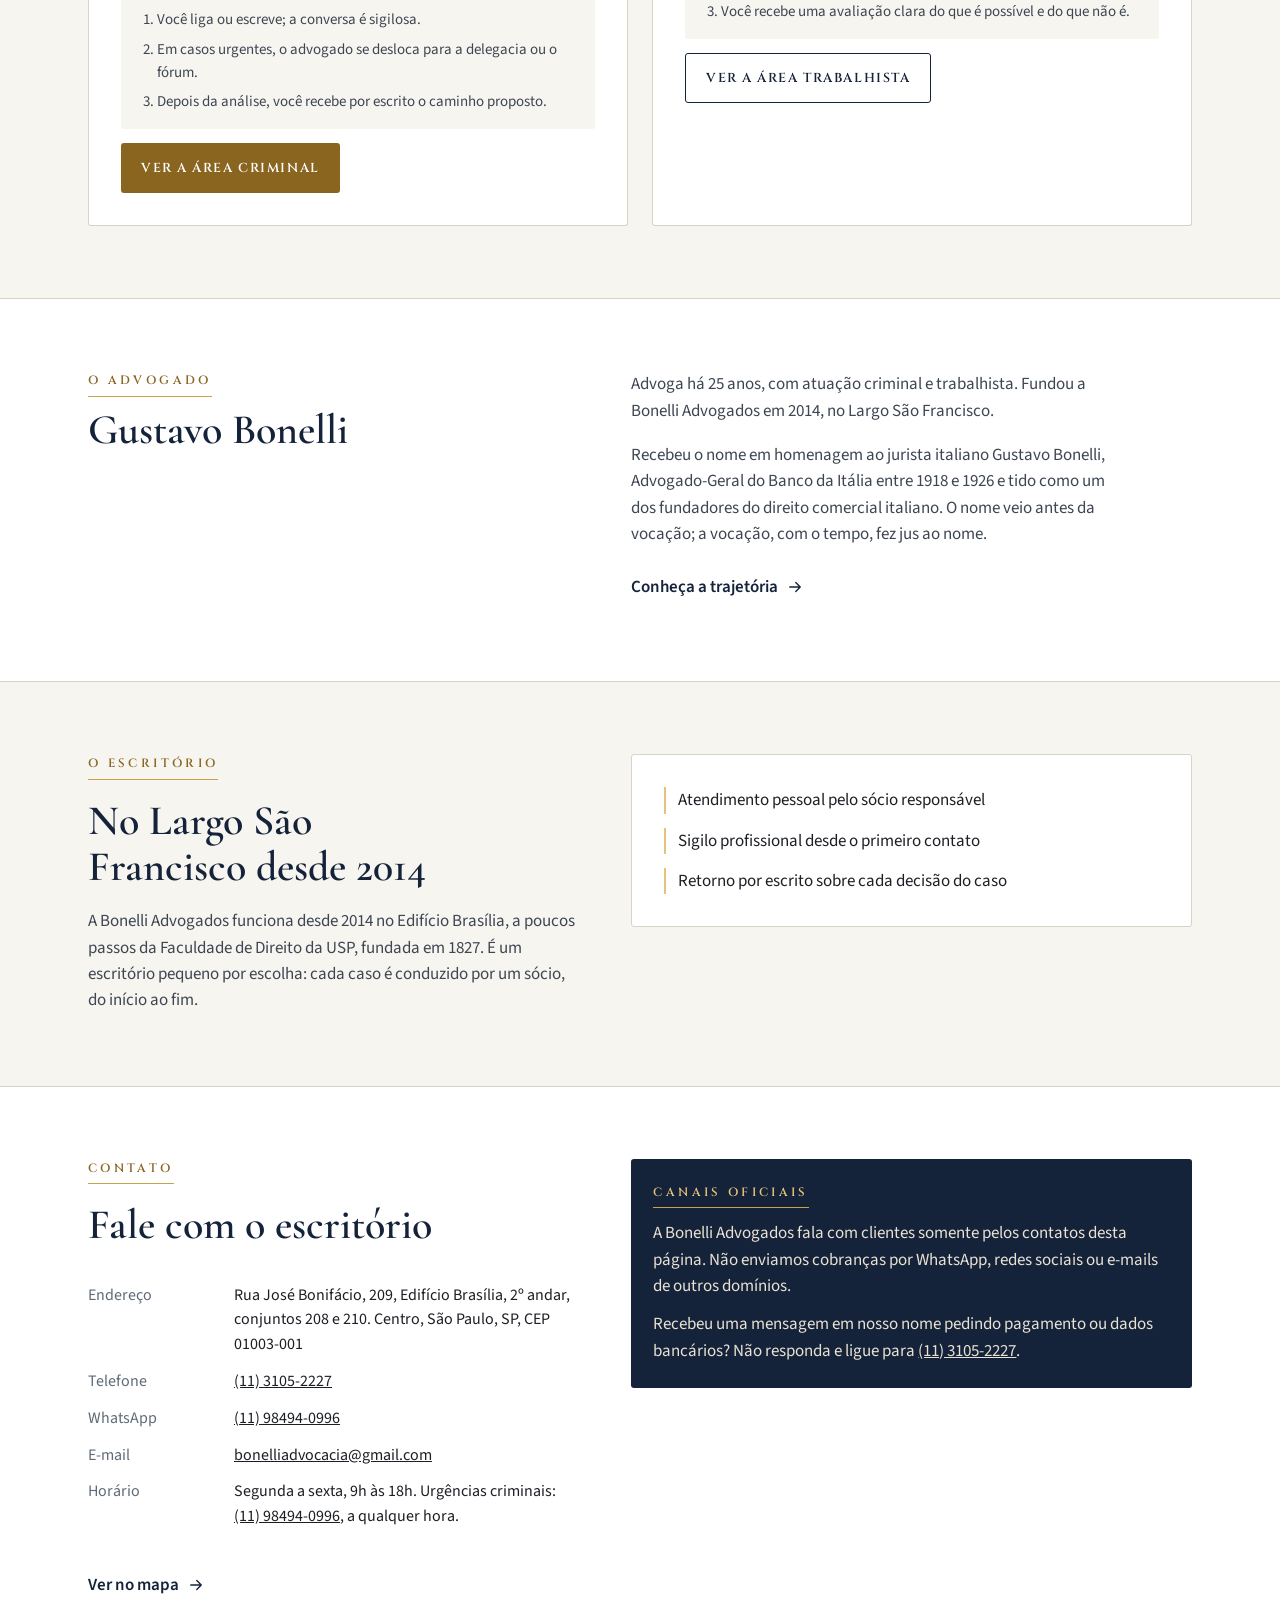
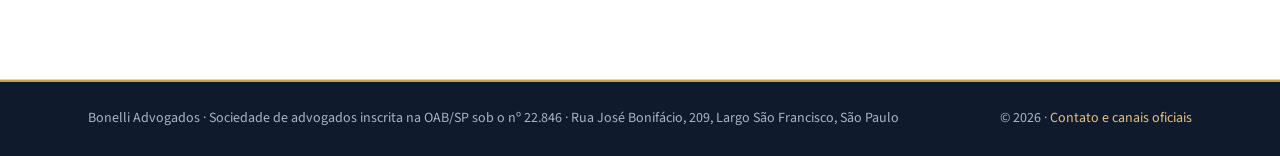
==== commit e9170e11: "Fase 1: Inicio, Criminal e Contato refeitos para celular" ====
--- a/index.html
+++ b/index.html
@@ -2,234 +2,212 @@
 <html lang="pt-BR">
 <head>
 <meta charset="utf-8">
-<meta name="viewport" content="width=device-width, initial-scale=1">
+<meta name="viewport" content="width=device-width, initial-scale=1, viewport-fit=cover">
 <meta name="robots" content="noindex, nofollow">
 <meta name="description" content="Bonelli Advogados: defesa criminal e direito do trabalho no Largo São Francisco, São Paulo. Atendimento pessoal pelo sócio Gustavo Bonelli.">
-<title>Home Bonelli Advogados</title>
-
-<style>
-@font-face{font-family:"Cinzel";font-weight:500;src:url([data-uri]) format("woff2")}
-@font-face{font-family:"Cinzel";font-weight:600;src:url([data-uri]) format("woff2")}
-@font-face{font-family:"Cormorant Garamond";font-weight:500;src:url([data-uri]) format("woff2")}
-@font-face{font-family:"Cormorant Garamond";font-weight:600;src:url([data-uri]) format("woff2")}
-@font-face{font-family:"Cormorant Garamond";font-weight:500;font-style:italic;src:url([data-uri]) format("woff2")}
-@font-face{font-family:"Great Vibes";font-weight:400;src:url([data-uri]) format("woff2")}
-@font-face{font-family:"Source Sans 3";font-weight:400;src:url([data-uri]) format("woff2")}
-@font-face{font-family:"Source Sans 3";font-weight:500;src:url([data-uri]) format("woff2")}
-@font-face{font-family:"Source Sans 3";font-weight:600;src:url([data-uri]) format("woff2")}
-</style>
-<style>
-body{margin:0;background:#f7f5f0;color:#1c1f24;font-family:"Source Sans 3","Helvetica Neue",Arial,sans-serif;font-size:17px;line-height:1.5}
-a{color:#15233a}a:hover{color:#8a6520}
-h1,h2,h3{font-family:"Cormorant Garamond",Georgia,"Times New Roman",serif;font-weight:600;margin:0;line-height:1.1}
-p{margin:0}
-ul{margin:0;padding:0;list-style:none}
-</style>
-
+<meta name="theme-color" content="#15233a">
+<title>Bonelli Advogados · Defesa criminal e trabalhista no Largo São Francisco</title>
+<link rel="preload" href="assets/fonts/cormorant-garamond-600.woff2" as="font" type="font/woff2" crossorigin>
+<link rel="preload" href="assets/fonts/source-sans-3-400.woff2" as="font" type="font/woff2" crossorigin>
+<link rel="stylesheet" href="assets/site.css?v=1">
 </head>
 <body>
 
-<div style="display: flex; flex-direction: column; min-width: 0; background: #f7f5f0">
-
-  <!-- Faixa de atendimento urgente -->
-  <div style="background: #15233a; color: #e9e2d3; padding: 10px 48px; border-bottom: 1px solid #c9a24d; display: flex; flex-wrap: wrap; justify-content: center; align-items: center; gap: 8px 18px; font-size: 15px">
-    <span style="font-weight: 600; letter-spacing: .02em">Prisão em flagrante ou cumprimento de mandado?</span>
-    <span>Atendimento urgente, inclusive à noite e fins de semana:</span>
-    <a href="tel:+5511984940996" style="color: #e6c27a; font-weight: 600; text-decoration: none; font-variant-numeric: tabular-nums">(11) 98494-0996</a>
-  </div>
-
-  <!-- Topo -->
-  <header style="background: #f7f5f0; border-bottom: 1px solid #d9d3c6; padding: 18px 48px; display: flex; flex-wrap: wrap; align-items: center; gap: 16px 32px">
-    <a href="index.html" aria-label="Bonelli Advogados, página inicial" style="text-decoration: none; display: inline-flex; align-items: center">
-      <svg role="img" aria-label="Bonelli Advogados" width="236" height="66" viewBox="0 0 236 66" style="display: block; overflow: visible">
-        <defs>
-          <linearGradient id="ouro" x1="0" y1="0" x2="0" y2="1"><stop offset="0" stop-color="#f3dc96"/><stop offset=".55" stop-color="#c9a24d"/><stop offset="1" stop-color="#8f6a22"/></linearGradient>
-        </defs>
+<a class="urgencia" href="tel:+5511984940996"><strong>Prisão em flagrante ou mandado?</strong> <span class="so-pc">Atendimento urgente, inclusive à noite e fins de semana:</span><span class="so-cel">Atendimento 24 h:</span> <span class="tel">(11) 98494-0996</span></a>
+
+<header class="topo">
+  <div class="wrap topo-linha">
+    <a class="logo" href="index.html" aria-label="Bonelli Advogados, página inicial">
+      <svg role="img" aria-label="Bonelli Advogados" width="236" height="66" viewBox="0 0 236 66">
+        <defs><linearGradient id="ouro" x1="0" y1="0" x2="0" y2="1"><stop offset="0" stop-color="#f3dc96"/><stop offset=".55" stop-color="#c9a24d"/><stop offset="1" stop-color="#8f6a22"/></linearGradient></defs>
         <text x="118" y="42" text-anchor="middle" font-family="'Great Vibes', 'Brush Script MT', cursive" font-size="50" fill="#15233a" stroke="url(#ouro)" stroke-width="1.3" paint-order="stroke fill" stroke-linejoin="round">Bonelli</text>
         <text x="118" y="61" text-anchor="middle" font-family="Cinzel, Georgia, serif" font-weight="600" font-size="9" letter-spacing="4.2" fill="#8a6520">ADVOGADOS</text>
       </svg>
     </a>
-    <nav aria-label="Principal" style="display: flex; flex-wrap: wrap; gap: 4px 26px; font-size: 15px; font-weight: 500; margin-left: auto">
-      <a href="criminal.html" style="text-decoration: none">Direito Criminal</a>
-      <a href="trabalhista.html" style="text-decoration: none">Direito do Trabalho</a>
-      <a href="gustavo-bonelli.html" style="text-decoration: none">Gustavo Bonelli</a>
-      <a href="escritorio.html" style="text-decoration: none">O Escritório</a>
-      <a href="contato.html" style="text-decoration: none">Contato</a>
+    <button class="menu-btn" type="button" aria-expanded="false" aria-controls="menu"><span class="barras"><span></span></span>Menu</button>
+    <div class="topo-acoes">
+      <nav aria-label="Principal">
+        <a href="criminal.html">Direito Criminal</a>
+        <a href="trabalhista.html">Direito do Trabalho</a>
+        <a href="gustavo-bonelli.html">Gustavo Bonelli</a>
+        <a href="escritorio.html">O Escritório</a>
+        <a href="contato.html">Contato</a>
+      </nav>
+      <div class="contato-topo">
+        <a class="fone num" href="tel:+551131052227"><svg aria-hidden="true" viewBox="0 0 24 24" fill="none" stroke="currentColor" stroke-width="1.8" stroke-linecap="round" stroke-linejoin="round"><path d="M5 4h4l2 5-2.5 1.5a11 11 0 0 0 5 5L15 13l5 2v4a2 2 0 0 1-2 2A16 16 0 0 1 3 6a2 2 0 0 1 2-2"/></svg>(11) 3105-2227</a>
+        <a class="btn btn-ouro" href="https://wa.me/5511984940996?text=Ol%C3%A1%21%20Vim%20pelo%20site%20da%20Bonelli%20Advogados%20e%20gostaria%20de%20falar%20com%20o%20escrit%C3%B3rio." target="_blank" rel="noopener">WhatsApp</a>
+      </div>
+    </div>
+  </div>
+  <div class="menu wrap" id="menu">
+    <nav aria-label="Principal no celular">
+        <a href="index.html" aria-current="page">Início</a>
+        <a href="criminal.html">Direito Criminal</a>
+        <a href="trabalhista.html">Direito do Trabalho</a>
+        <a href="gustavo-bonelli.html">Gustavo Bonelli</a>
+        <a href="escritorio.html">O Escritório</a>
+        <a href="contato.html">Contato</a>
     </nav>
-    <div style="display: flex; align-items: center; gap: 14px">
-      <a href="tel:+551131052227" style="text-decoration: none; font-weight: 600; font-variant-numeric: tabular-nums; display: flex; align-items: center; gap: 8px">
-        <svg aria-hidden="true" width="18" height="18" viewBox="0 0 24 24" fill="none" stroke="currentColor" stroke-width="1.8" stroke-linecap="round" stroke-linejoin="round"><path d="M5 4h4l2 5-2.5 1.5a11 11 0 0 0 5 5L15 13l5 2v4a2 2 0 0 1-2 2A16 16 0 0 1 3 6a2 2 0 0 1 2-2"/></svg>
-        (11) 3105-2227
-      </a>
-      <a href="https://wa.me/5511984940996?text=Ol%C3%A1%21%20Vim%20pelo%20site%20da%20Bonelli%20Advogados%20e%20gostaria%20de%20falar%20com%20o%20escrit%C3%B3rio." style="text-decoration: none; background: #8A6520; color: #ffffff; padding: 11px 18px; border-radius: 3px; font-family: 'Cinzel', Georgia, serif; font-weight: 600; font-size: 12px; letter-spacing: .12em; text-transform: uppercase; min-height: 44px; display: inline-flex; align-items: center" target="_blank" rel="noopener">WhatsApp</a>
-    </div>
-  </header>
-
-  <!-- Abertura -->
-  <section id="topo" style="padding: 72px 48px 64px; display: flex; flex-wrap: wrap; gap: 48px; align-items: center; max-width: 1200px; margin: 0 auto; width: 100%; box-sizing: border-box">
-    <div style="flex: 1 1 520px; min-width: 0; display: flex; flex-direction: column; gap: 22px">
-      <span style="font-family: 'Cinzel', Georgia, serif; font-size: 12px; letter-spacing: .28em; text-transform: uppercase; color: #8a6520; font-weight: 600; display: inline-block; width: max-content; max-width: 100%; border-bottom: 1px solid #c9a24d; padding-bottom: 6px">Largo São Francisco · São Paulo</span>
-      <h1 style="font-size: 62px; color: #15233a; text-wrap: balance">Defesa criminal e trabalhista no Largo São Francisco. Vinte e cinco anos de advocacia.</h1>
-      <p style="font-size: 19px; color: #3d4652; max-width: 56ch">Gustavo Bonelli, OAB/SP nº 242.340. Atendimento pessoal pelo sócio, sigilo desde a primeira conversa e um escritório fundado em 2014 no endereço mais tradicional do Direito paulista.</p>
-      <div style="display: flex; flex-wrap: wrap; gap: 12px; margin-top: 6px">
-        <a href="criminal.html" style="text-decoration: none; background: #8A6520; color: #ffffff; padding: 14px 22px; border-radius: 3px; font-family: 'Cinzel', Georgia, serif; font-weight: 600; font-size: 13px; letter-spacing: .12em; text-transform: uppercase; min-height: 44px; display: inline-flex; align-items: center">Preciso de defesa criminal</a>
-        <a href="trabalhista.html" style="text-decoration: none; border: 1.5px solid #15233a; color: #15233a; padding: 14px 22px; border-radius: 3px; font-family: 'Cinzel', Georgia, serif; font-weight: 600; font-size: 13px; letter-spacing: .12em; text-transform: uppercase; min-height: 44px; display: inline-flex; align-items: center">Tenho uma questão trabalhista</a>
+    <div class="contatos">
+      <a class="btn btn-linha" href="tel:+551131052227"><span>Escritório: <span class="num">(11) 3105-2227</span></span></a>
+    </div>
+  </div>
+</header>
+
+<main>
+
+<section class="abertura">
+  <div class="wrap abertura-grade">
+    <div class="pilha">
+      <span class="olho">Largo São Francisco · São Paulo</span>
+      <h1>Defesa criminal e trabalhista no Largo São Francisco. <span class="h1-sub">Vinte e cinco anos de advocacia.</span></h1>
+      <p class="lead">Gustavo Bonelli, OAB/SP nº 242.340. Atendimento pessoal pelo sócio, sigilo desde a primeira conversa e um escritório fundado em 2014 no endereço mais tradicional do Direito paulista.</p>
+      <div class="botoes">
+        <a class="btn btn-ouro" href="criminal.html">Preciso de defesa criminal</a>
+        <a class="btn btn-linha" href="trabalhista.html">Tenho uma questão trabalhista</a>
       </div>
     </div>
-    <figure style="flex: 0 1 420px; min-width: 0; margin: 0; display: flex; flex-direction: column; gap: 10px">
-      <img src="[data-uri]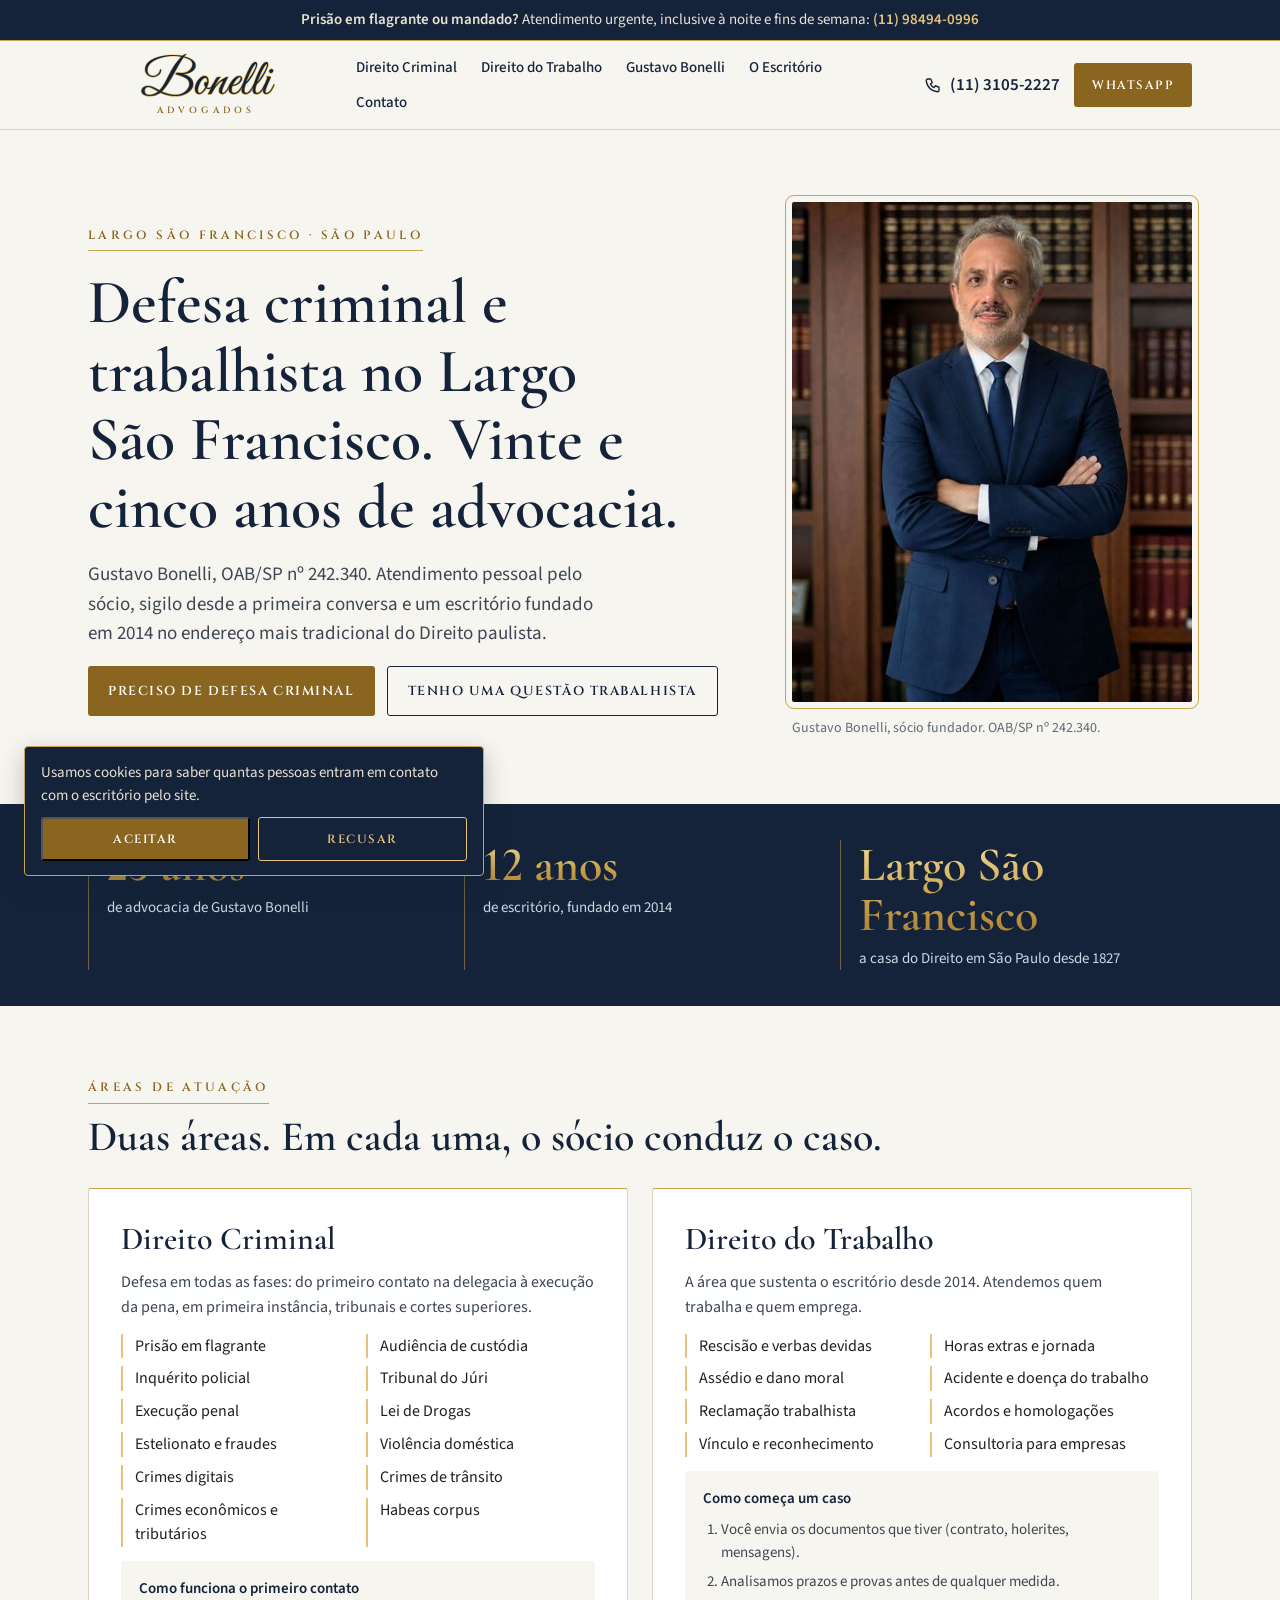
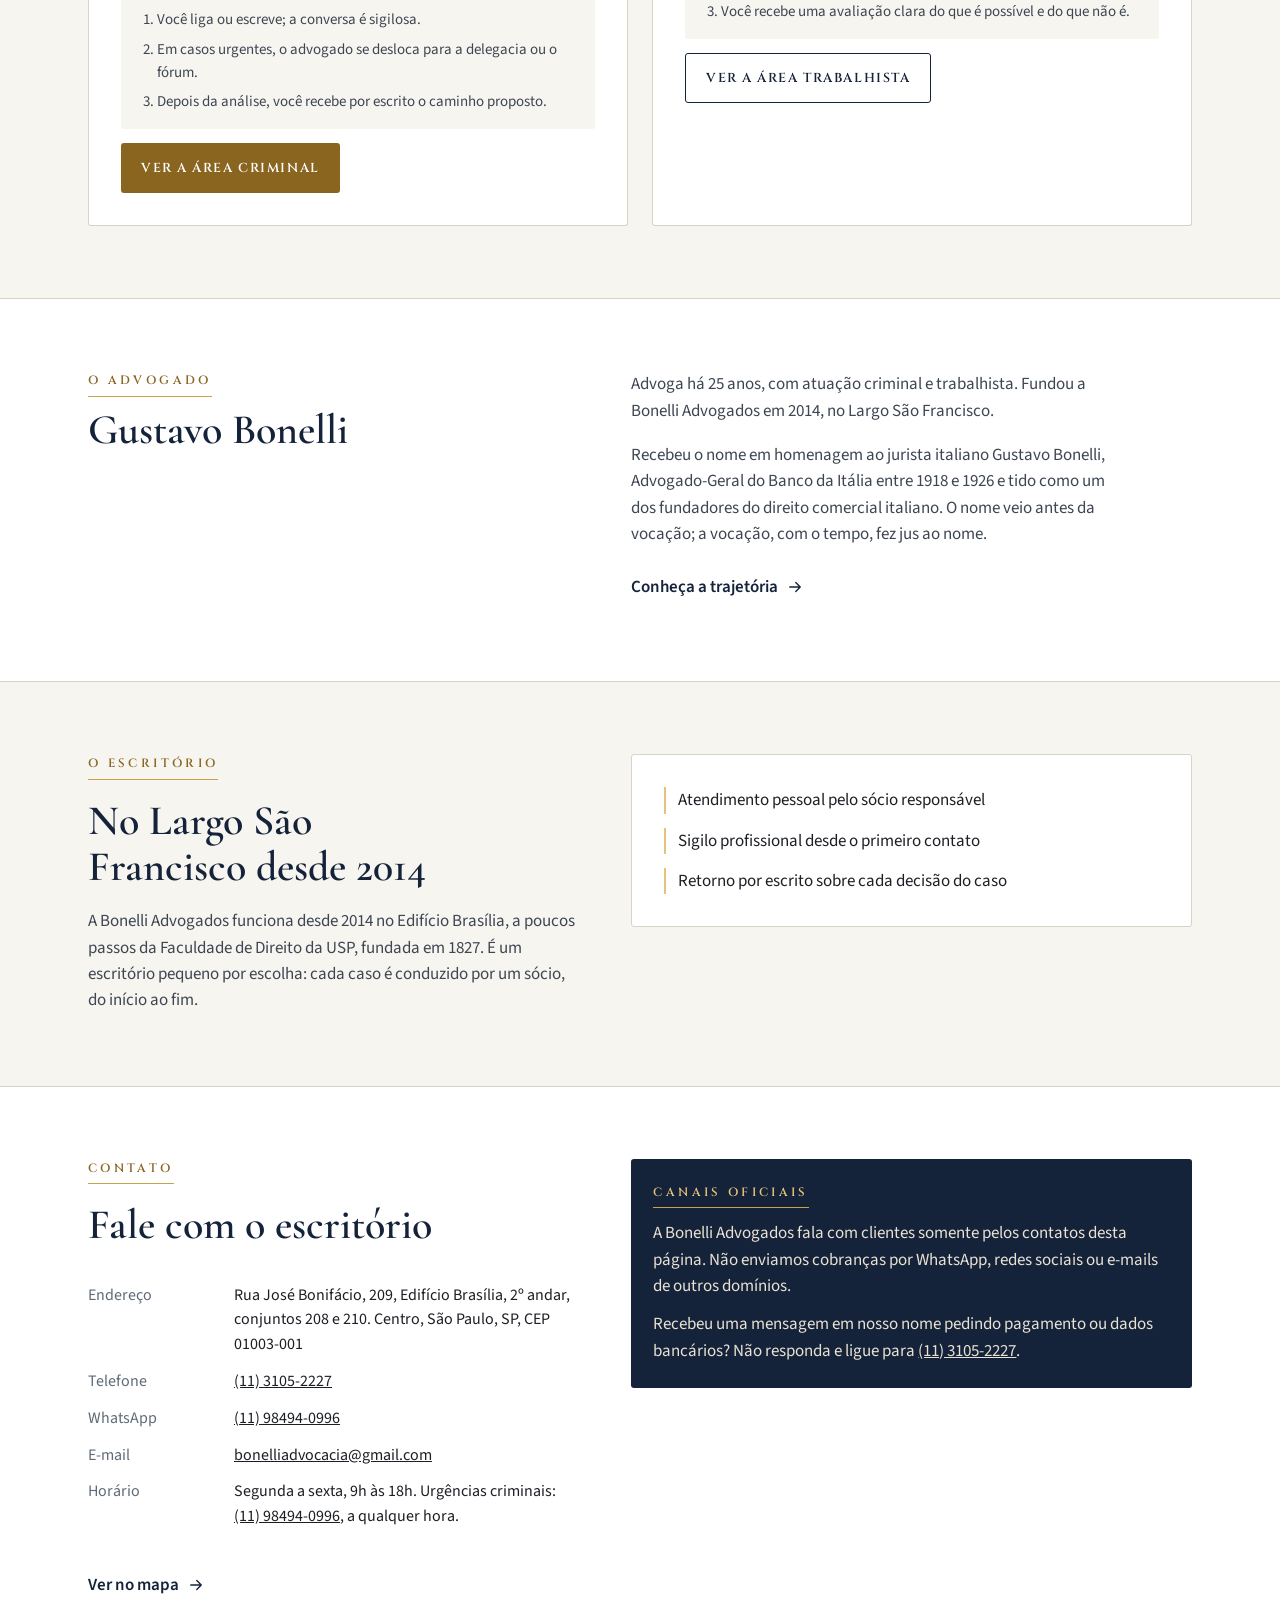
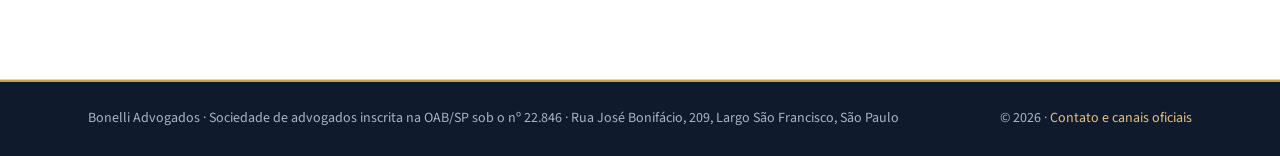
